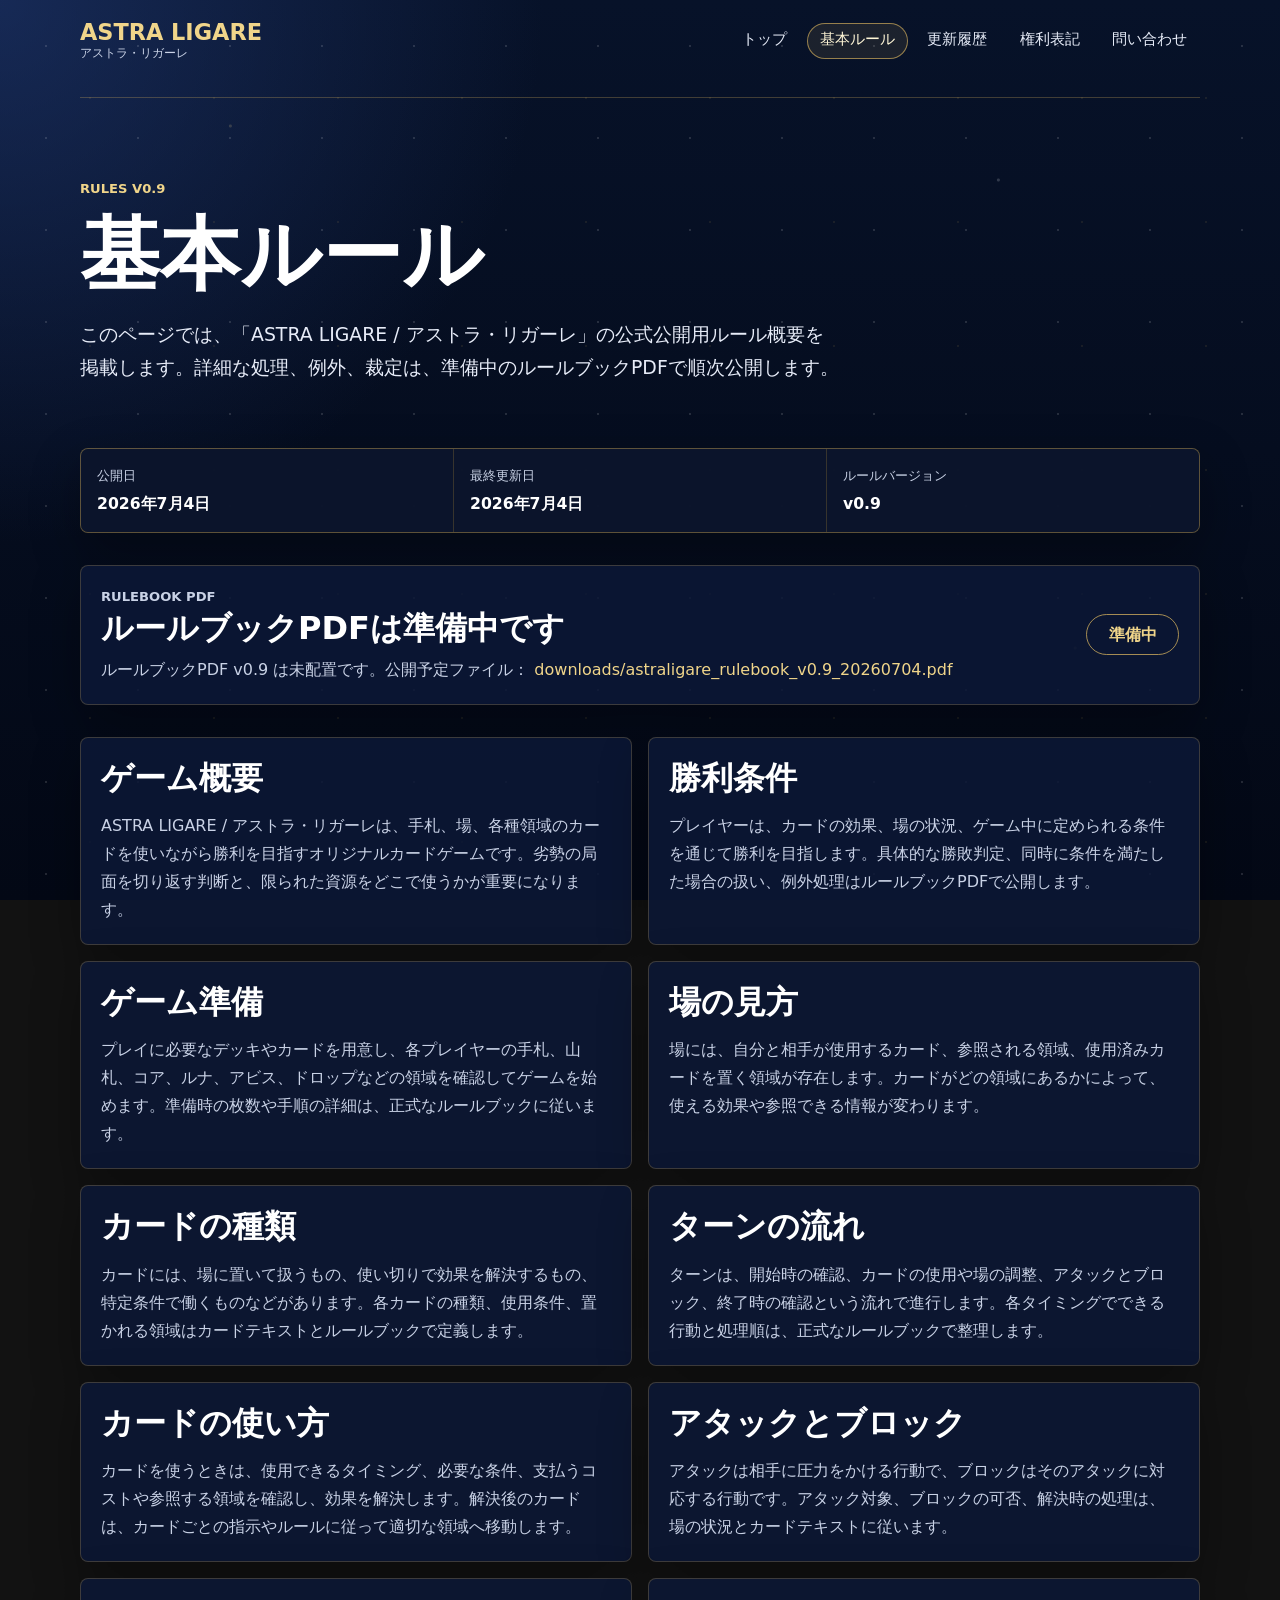
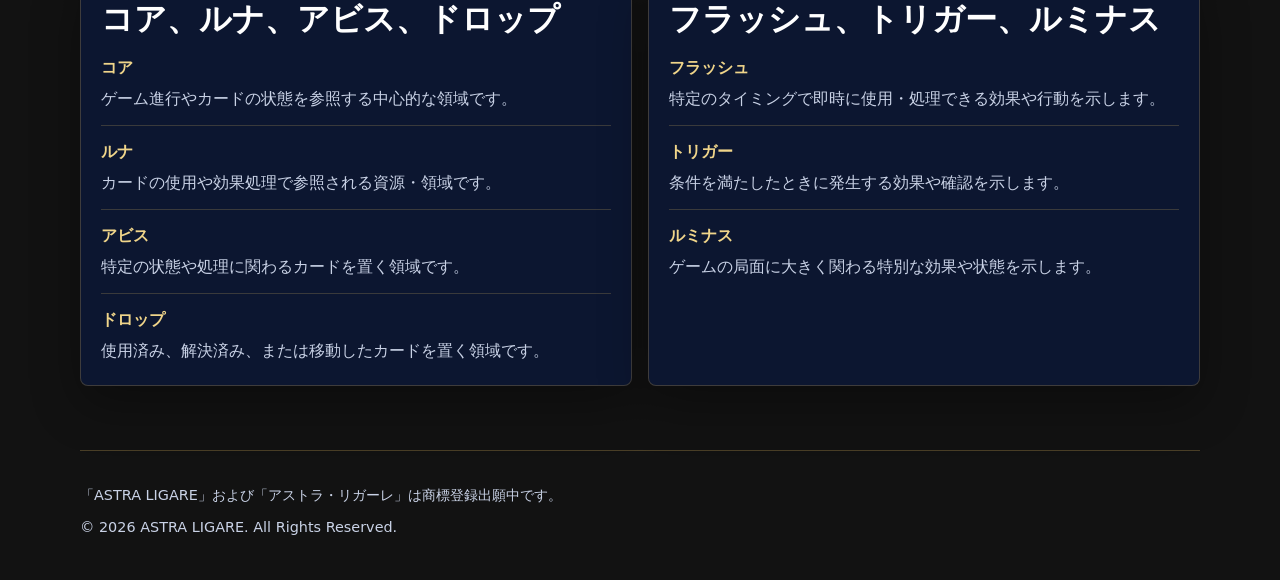
==== rules.html @ dd28180b "Create ASTRA LIGARE official static site v0.1" ====
<!doctype html>
<html lang="ja">
<head>
  <meta charset="utf-8">
  <meta name="viewport" content="width=device-width, initial-scale=1">
  <title>基本ルール | ASTRA LIGARE / アストラ・リガーレ</title>
  <meta name="description" content="ASTRA LIGARE / アストラ・リガーレの基本ルール概要、公開日、ルールバージョン、主要用語を掲載します。">
  <link rel="canonical" href="https://astraligare.jp/rules.html">
  <link rel="stylesheet" href="assets/style.css">
</head>
<body>
  <header class="site-header">
    <a class="text-logo" href="index.html" aria-label="ASTRA LIGARE 公式サイト トップへ">
      <span class="logo-main">ASTRA LIGARE</span>
      <span class="logo-sub">アストラ・リガーレ</span>
    </a>
    <nav class="site-nav" aria-label="主要ナビゲーション">
      <a href="index.html">トップ</a>
      <a href="rules.html" aria-current="page">基本ルール</a>
      <a href="updates.html">更新履歴</a>
      <a href="rights.html">権利表記</a>
      <a href="contact.html">問い合わせ</a>
    </nav>
  </header>

  <main>
    <section class="page-title">
      <p class="eyebrow">Rules v0.9</p>
      <h1>基本ルール</h1>
      <p class="lead">
        このページでは、「ASTRA LIGARE / アストラ・リガーレ」の公式公開用ルール概要を掲載します。詳細な処理、例外、裁定は、準備中のルールブックPDFで順次公開します。
      </p>
    </section>

    <section class="meta-strip" aria-label="ルール公開情報">
      <div>
        <span class="meta-label">公開日</span>
        <strong>2026年7月4日</strong>
      </div>
      <div>
        <span class="meta-label">最終更新日</span>
        <strong>2026年7月4日</strong>
      </div>
      <div>
        <span class="meta-label">ルールバージョン</span>
        <strong>v0.9</strong>
      </div>
    </section>

    <section class="notice">
      <div>
        <p class="eyebrow">Rulebook PDF</p>
        <h2>ルールブックPDFは準備中です</h2>
        <p>
          ルールブックPDF v0.9 は未配置です。公開予定ファイル：
          <a href="downloads/astraligare_rulebook_v0.9_20260704.pdf">downloads/astraligare_rulebook_v0.9_20260704.pdf</a>
        </p>
      </div>
      <span class="status-badge">準備中</span>
    </section>

    <section class="rules-layout" aria-label="基本ルール本文">
      <article class="rule-section">
        <h2>ゲーム概要</h2>
        <p>
          ASTRA LIGARE / アストラ・リガーレは、手札、場、各種領域のカードを使いながら勝利を目指すオリジナルカードゲームです。劣勢の局面を切り返す判断と、限られた資源をどこで使うかが重要になります。
        </p>
      </article>

      <article class="rule-section">
        <h2>勝利条件</h2>
        <p>
          プレイヤーは、カードの効果、場の状況、ゲーム中に定められる条件を通じて勝利を目指します。具体的な勝敗判定、同時に条件を満たした場合の扱い、例外処理はルールブックPDFで公開します。
        </p>
      </article>

      <article class="rule-section">
        <h2>ゲーム準備</h2>
        <p>
          プレイに必要なデッキやカードを用意し、各プレイヤーの手札、山札、コア、ルナ、アビス、ドロップなどの領域を確認してゲームを始めます。準備時の枚数や手順の詳細は、正式なルールブックに従います。
        </p>
      </article>

      <article class="rule-section">
        <h2>場の見方</h2>
        <p>
          場には、自分と相手が使用するカード、参照される領域、使用済みカードを置く領域が存在します。カードがどの領域にあるかによって、使える効果や参照できる情報が変わります。
        </p>
      </article>

      <article class="rule-section">
        <h2>カードの種類</h2>
        <p>
          カードには、場に置いて扱うもの、使い切りで効果を解決するもの、特定条件で働くものなどがあります。各カードの種類、使用条件、置かれる領域はカードテキストとルールブックで定義します。
        </p>
      </article>

      <article class="rule-section">
        <h2>ターンの流れ</h2>
        <p>
          ターンは、開始時の確認、カードの使用や場の調整、アタックとブロック、終了時の確認という流れで進行します。各タイミングでできる行動と処理順は、正式なルールブックで整理します。
        </p>
      </article>

      <article class="rule-section">
        <h2>カードの使い方</h2>
        <p>
          カードを使うときは、使用できるタイミング、必要な条件、支払うコストや参照する領域を確認し、効果を解決します。解決後のカードは、カードごとの指示やルールに従って適切な領域へ移動します。
        </p>
      </article>

      <article class="rule-section">
        <h2>アタックとブロック</h2>
        <p>
          アタックは相手に圧力をかける行動で、ブロックはそのアタックに対応する行動です。アタック対象、ブロックの可否、解決時の処理は、場の状況とカードテキストに従います。
        </p>
      </article>

      <article class="rule-section">
        <h2>コア、ルナ、アビス、ドロップ</h2>
        <dl class="term-list">
          <div>
            <dt>コア</dt>
            <dd>ゲーム進行やカードの状態を参照する中心的な領域です。</dd>
          </div>
          <div>
            <dt>ルナ</dt>
            <dd>カードの使用や効果処理で参照される資源・領域です。</dd>
          </div>
          <div>
            <dt>アビス</dt>
            <dd>特定の状態や処理に関わるカードを置く領域です。</dd>
          </div>
          <div>
            <dt>ドロップ</dt>
            <dd>使用済み、解決済み、または移動したカードを置く領域です。</dd>
          </div>
        </dl>
      </article>

      <article class="rule-section">
        <h2>フラッシュ、トリガー、ルミナス</h2>
        <dl class="term-list">
          <div>
            <dt>フラッシュ</dt>
            <dd>特定のタイミングで即時に使用・処理できる効果や行動を示します。</dd>
          </div>
          <div>
            <dt>トリガー</dt>
            <dd>条件を満たしたときに発生する効果や確認を示します。</dd>
          </div>
          <div>
            <dt>ルミナス</dt>
            <dd>ゲームの局面に大きく関わる特別な効果や状態を示します。</dd>
          </div>
        </dl>
      </article>
    </section>
  </main>

  <footer class="site-footer">
    <p>「ASTRA LIGARE」および「アストラ・リガーレ」は商標登録出願中です。</p>
    <p>&copy; 2026 ASTRA LIGARE. All Rights Reserved.</p>
  </footer>
</body>
</html>
---- assets/style.css ----
:root {
  --navy: #071229;
  --navy-deep: #030815;
  --navy-soft: #101d3b;
  --navy-line: #27395f;
  --gold: #d9b45f;
  --gold-bright: #f0d58a;
  --text: #f5f7fb;
  --muted: #c9d2e6;
  --soft: #e7ecf8;
  --panel: rgba(12, 25, 55, 0.84);
  --panel-strong: rgba(17, 34, 72, 0.94);
  --shadow: rgba(0, 0, 0, 0.32);
}

* {
  box-sizing: border-box;
}

html {
  color-scheme: dark;
}

body {
  min-height: 100vh;
  margin: 0;
  color: var(--text);
  font-family: system-ui, -apple-system, BlinkMacSystemFont, "Segoe UI", sans-serif;
  line-height: 1.75;
  background:
    radial-gradient(circle at 18% 14%, rgba(240, 213, 138, 0.18) 0 1px, transparent 2px),
    radial-gradient(circle at 78% 20%, rgba(245, 247, 251, 0.18) 0 1px, transparent 2px),
    radial-gradient(circle at 84% 72%, rgba(240, 213, 138, 0.12) 0 1px, transparent 2px),
    radial-gradient(circle at top left, rgba(32, 56, 113, 0.62), transparent 34rem),
    linear-gradient(180deg, var(--navy) 0%, var(--navy-deep) 100%);
  background-attachment: fixed;
}

body::before {
  position: fixed;
  inset: 0;
  z-index: -1;
  pointer-events: none;
  content: "";
  background-image:
    radial-gradient(circle, rgba(255, 255, 255, 0.3) 0 1px, transparent 1.5px),
    radial-gradient(circle, rgba(217, 180, 95, 0.22) 0 1px, transparent 1.5px);
  background-position: 0 0, 28px 36px;
  background-size: 92px 92px, 124px 124px;
  opacity: 0.45;
}

a {
  color: var(--gold-bright);
  text-decoration: none;
}

a:hover,
a:focus-visible {
  color: #fff2bd;
  text-decoration: underline;
}

a:focus-visible,
button:focus-visible {
  outline: 3px solid var(--gold-bright);
  outline-offset: 4px;
}

.site-header {
  display: flex;
  align-items: center;
  justify-content: space-between;
  gap: 1.5rem;
  width: min(1120px, calc(100% - 32px));
  margin: 0 auto;
  padding: 1.25rem 0;
}

.text-logo {
  display: inline-grid;
  gap: 0.1rem;
  color: var(--text);
  text-decoration: none;
}

.text-logo:hover,
.text-logo:focus-visible {
  text-decoration: none;
}

.logo-main {
  color: var(--gold-bright);
  font-size: clamp(1.15rem, 2vw, 1.4rem);
  font-weight: 800;
  line-height: 1.1;
  letter-spacing: 0;
}

.logo-sub {
  color: var(--muted);
  font-size: 0.78rem;
  line-height: 1.2;
}

.site-nav {
  display: flex;
  flex-wrap: wrap;
  justify-content: flex-end;
  gap: 0.4rem;
}

.site-nav a {
  min-height: 2.25rem;
  padding: 0.35rem 0.75rem;
  border: 1px solid transparent;
  border-radius: 999px;
  color: var(--soft);
  font-size: 0.92rem;
  line-height: 1.4;
}

.site-nav a:hover,
.site-nav a:focus-visible,
.site-nav a[aria-current="page"] {
  border-color: rgba(217, 180, 95, 0.65);
  background: rgba(217, 180, 95, 0.1);
  color: #fff6d6;
  text-decoration: none;
}

main {
  width: min(1120px, calc(100% - 32px));
  margin: 0 auto;
  padding: 1rem 0 4rem;
}

.hero {
  min-height: 62vh;
  display: grid;
  align-content: center;
  padding: clamp(3rem, 8vw, 6.5rem) 0;
  border-top: 1px solid rgba(217, 180, 95, 0.28);
  border-bottom: 1px solid rgba(217, 180, 95, 0.28);
}

.page-title {
  padding: clamp(2.5rem, 7vw, 5rem) 0 2rem;
  border-top: 1px solid rgba(217, 180, 95, 0.28);
}

.eyebrow {
  margin: 0 0 0.65rem;
  color: var(--gold-bright);
  font-size: 0.82rem;
  font-weight: 700;
  letter-spacing: 0;
  text-transform: uppercase;
}

h1,
h2,
h3,
p {
  overflow-wrap: anywhere;
}

h1 {
  max-width: 900px;
  margin: 0;
  color: #ffffff;
  font-size: clamp(2.25rem, 7vw, 5rem);
  line-height: 1.08;
  letter-spacing: 0;
}

h2 {
  margin: 0 0 0.8rem;
  color: #ffffff;
  font-size: clamp(1.3rem, 3vw, 2rem);
  line-height: 1.3;
  letter-spacing: 0;
}

.catch {
  margin: 1.3rem 0 0;
  color: var(--gold-bright);
  font-size: clamp(1.35rem, 4vw, 2.5rem);
  font-weight: 800;
  line-height: 1.35;
}

.lead {
  max-width: 760px;
  margin: 1.25rem 0 0;
  color: var(--soft);
  font-size: clamp(1rem, 2vw, 1.18rem);
}

.hero-actions {
  display: flex;
  flex-wrap: wrap;
  gap: 0.85rem;
  margin-top: 2rem;
}

.button {
  display: inline-flex;
  align-items: center;
  justify-content: center;
  min-height: 2.8rem;
  padding: 0.7rem 1rem;
  border: 1px solid rgba(217, 180, 95, 0.72);
  border-radius: 8px;
  background: rgba(217, 180, 95, 0.08);
  color: #fff4ce;
  font-weight: 700;
  line-height: 1.35;
  text-align: center;
}

.button.primary {
  background: linear-gradient(180deg, var(--gold-bright), var(--gold));
  color: #17203a;
}

.button:hover,
.button:focus-visible {
  text-decoration: none;
  transform: translateY(-1px);
}

.content-band,
.rules-layout,
.timeline,
.legal-text,
.contact-card {
  margin-top: 2rem;
}

.section-heading {
  max-width: 720px;
  margin-bottom: 1.2rem;
}

.link-grid {
  display: grid;
  grid-template-columns: repeat(4, minmax(0, 1fr));
  gap: 1rem;
}

.panel-link,
.rule-section,
.timeline-item,
.legal-text,
.contact-card,
.notice,
.meta-strip {
  border: 1px solid rgba(217, 180, 95, 0.24);
  border-radius: 8px;
  background: var(--panel);
  box-shadow: 0 18px 50px var(--shadow);
}

.panel-link {
  display: grid;
  gap: 0.45rem;
  min-height: 11rem;
  padding: 1rem;
  color: var(--text);
}

.panel-link:hover,
.panel-link:focus-visible {
  border-color: rgba(217, 180, 95, 0.7);
  background: var(--panel-strong);
  text-decoration: none;
}

.panel-title {
  color: var(--gold-bright);
  font-size: 1.08rem;
  font-weight: 800;
}

.panel-text {
  color: var(--muted);
  font-size: 0.95rem;
}

.notice {
  display: flex;
  align-items: center;
  justify-content: space-between;
  gap: 1.5rem;
  margin-top: 2rem;
  padding: 1.25rem;
}

.notice p {
  margin: 0;
  color: var(--muted);
}

.notice h2 {
  margin-bottom: 0.35rem;
}

.status-badge {
  flex: 0 0 auto;
  display: inline-flex;
  align-items: center;
  justify-content: center;
  min-width: 5.8rem;
  min-height: 2.3rem;
  padding: 0.35rem 0.75rem;
  border: 1px solid rgba(217, 180, 95, 0.75);
  border-radius: 999px;
  color: var(--gold-bright);
  font-weight: 800;
}

.meta-strip {
  display: grid;
  grid-template-columns: repeat(3, minmax(0, 1fr));
  gap: 1px;
  margin-top: 2rem;
  overflow: hidden;
  background: rgba(217, 180, 95, 0.24);
}

.meta-strip > div {
  padding: 1rem;
  background: rgba(9, 20, 44, 0.95);
}

.meta-label {
  display: block;
  margin-bottom: 0.25rem;
  color: var(--muted);
  font-size: 0.82rem;
}

.meta-strip strong {
  display: block;
  color: #ffffff;
  font-size: 0.98rem;
  line-height: 1.5;
  overflow-wrap: anywhere;
}

.rules-layout {
  display: grid;
  grid-template-columns: repeat(2, minmax(0, 1fr));
  gap: 1rem;
}

.rule-section {
  padding: 1.25rem;
}

.rule-section p {
  margin: 0;
  color: var(--muted);
}

.term-list {
  display: grid;
  gap: 0.75rem;
  margin: 0;
}

.term-list div {
  padding-top: 0.75rem;
  border-top: 1px solid rgba(217, 180, 95, 0.22);
}

.term-list div:first-child {
  padding-top: 0;
  border-top: 0;
}

.term-list dt {
  color: var(--gold-bright);
  font-weight: 800;
}

.term-list dd {
  margin: 0.2rem 0 0;
  color: var(--muted);
}

.timeline {
  display: grid;
  gap: 1rem;
}

.timeline-item {
  position: relative;
  padding: 1.2rem 1.2rem 1.2rem 1.5rem;
}

.timeline-item::before {
  position: absolute;
  top: 1.45rem;
  left: 0;
  width: 4px;
  height: calc(100% - 2.9rem);
  border-radius: 999px;
  background: var(--gold);
  content: "";
}

.timeline-item time {
  display: block;
  margin-bottom: 0.3rem;
  color: var(--gold-bright);
  font-weight: 800;
}

.timeline-item p,
.legal-text p,
.contact-card p {
  margin: 0;
  color: var(--muted);
}

.timeline-item p + p,
.legal-text p + p,
.contact-card p + p {
  margin-top: 1rem;
}

.legal-text,
.contact-card {
  max-width: 860px;
  padding: clamp(1.2rem, 4vw, 2rem);
}

.legal-text .copyright {
  color: #ffffff;
  font-weight: 800;
}

.contact-mail {
  margin: 0.75rem 0 1rem;
  font-size: clamp(1.35rem, 4vw, 2rem);
  font-weight: 800;
  line-height: 1.35;
}

.site-footer {
  width: min(1120px, calc(100% - 32px));
  margin: 0 auto;
  padding: 2rem 0 2.5rem;
  border-top: 1px solid rgba(217, 180, 95, 0.28);
  color: var(--muted);
  font-size: 0.9rem;
}

.site-footer p {
  margin: 0;
}

.site-footer p + p {
  margin-top: 0.4rem;
}

@media (max-width: 860px) {
  .site-header {
    align-items: flex-start;
    flex-direction: column;
  }

  .site-nav {
    justify-content: flex-start;
  }

  .link-grid,
  .rules-layout,
  .meta-strip {
    grid-template-columns: 1fr;
  }

  .panel-link {
    min-height: auto;
  }

  .notice {
    align-items: flex-start;
    flex-direction: column;
  }
}

@media (max-width: 520px) {
  .site-header,
  main,
  .site-footer {
    width: min(100% - 24px, 1120px);
  }

  .site-nav {
    width: 100%;
  }

  .site-nav a {
    flex: 1 1 calc(50% - 0.4rem);
    text-align: center;
  }

  .hero {
    min-height: auto;
    padding: 3rem 0;
  }

  .hero-actions {
    flex-direction: column;
  }

  .button {
    width: 100%;
  }
}
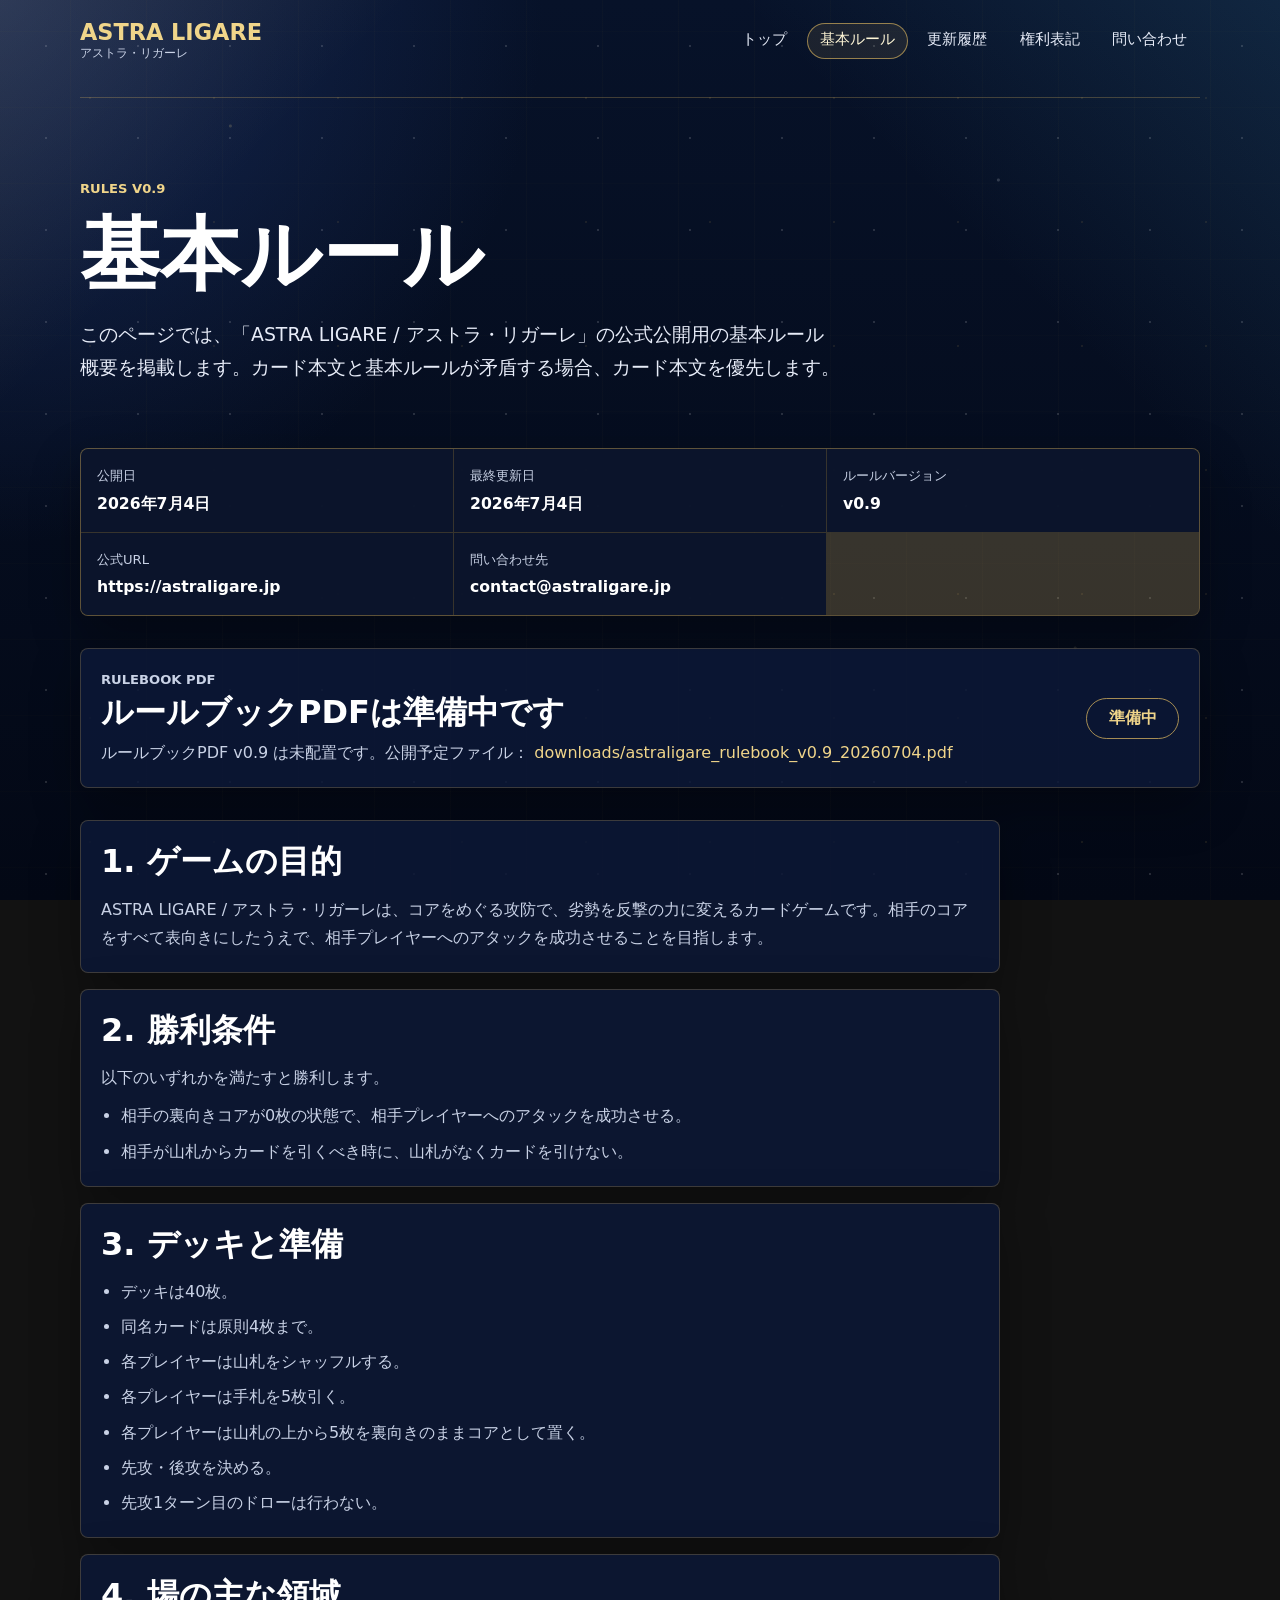
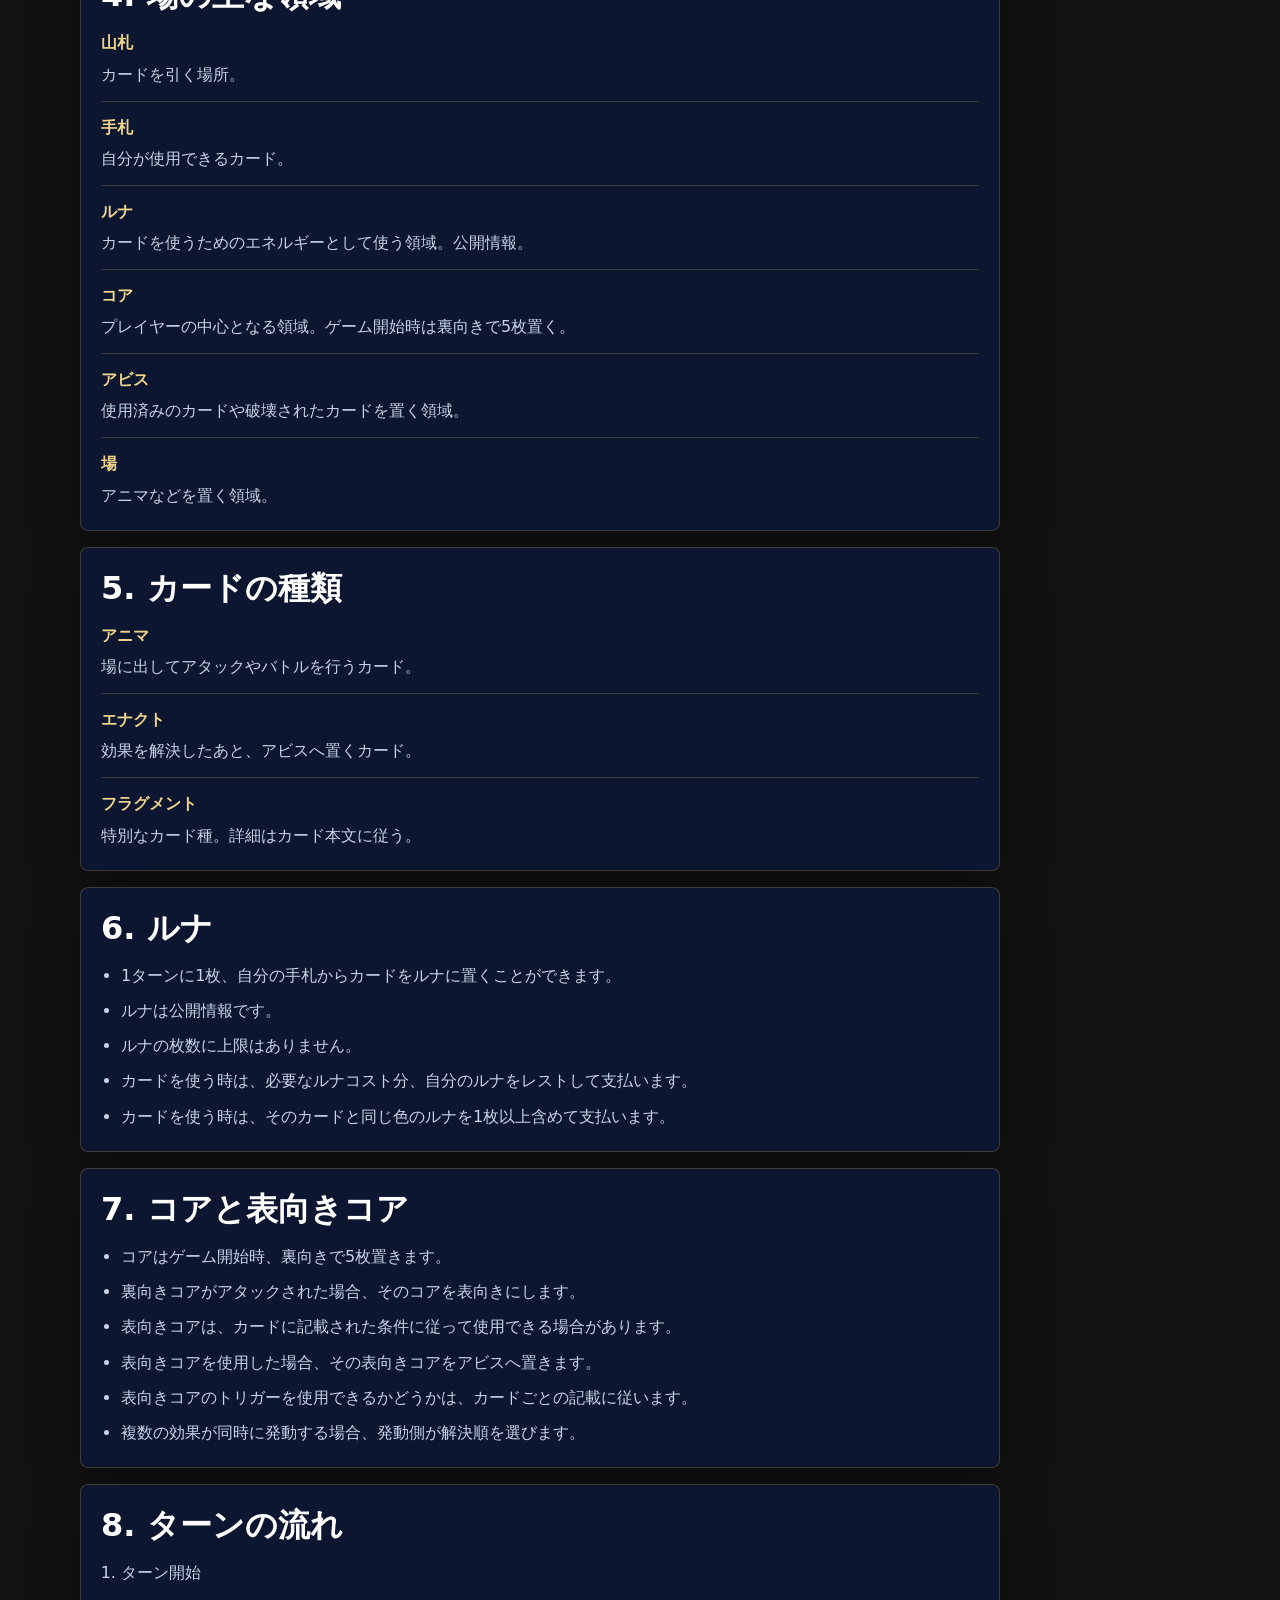
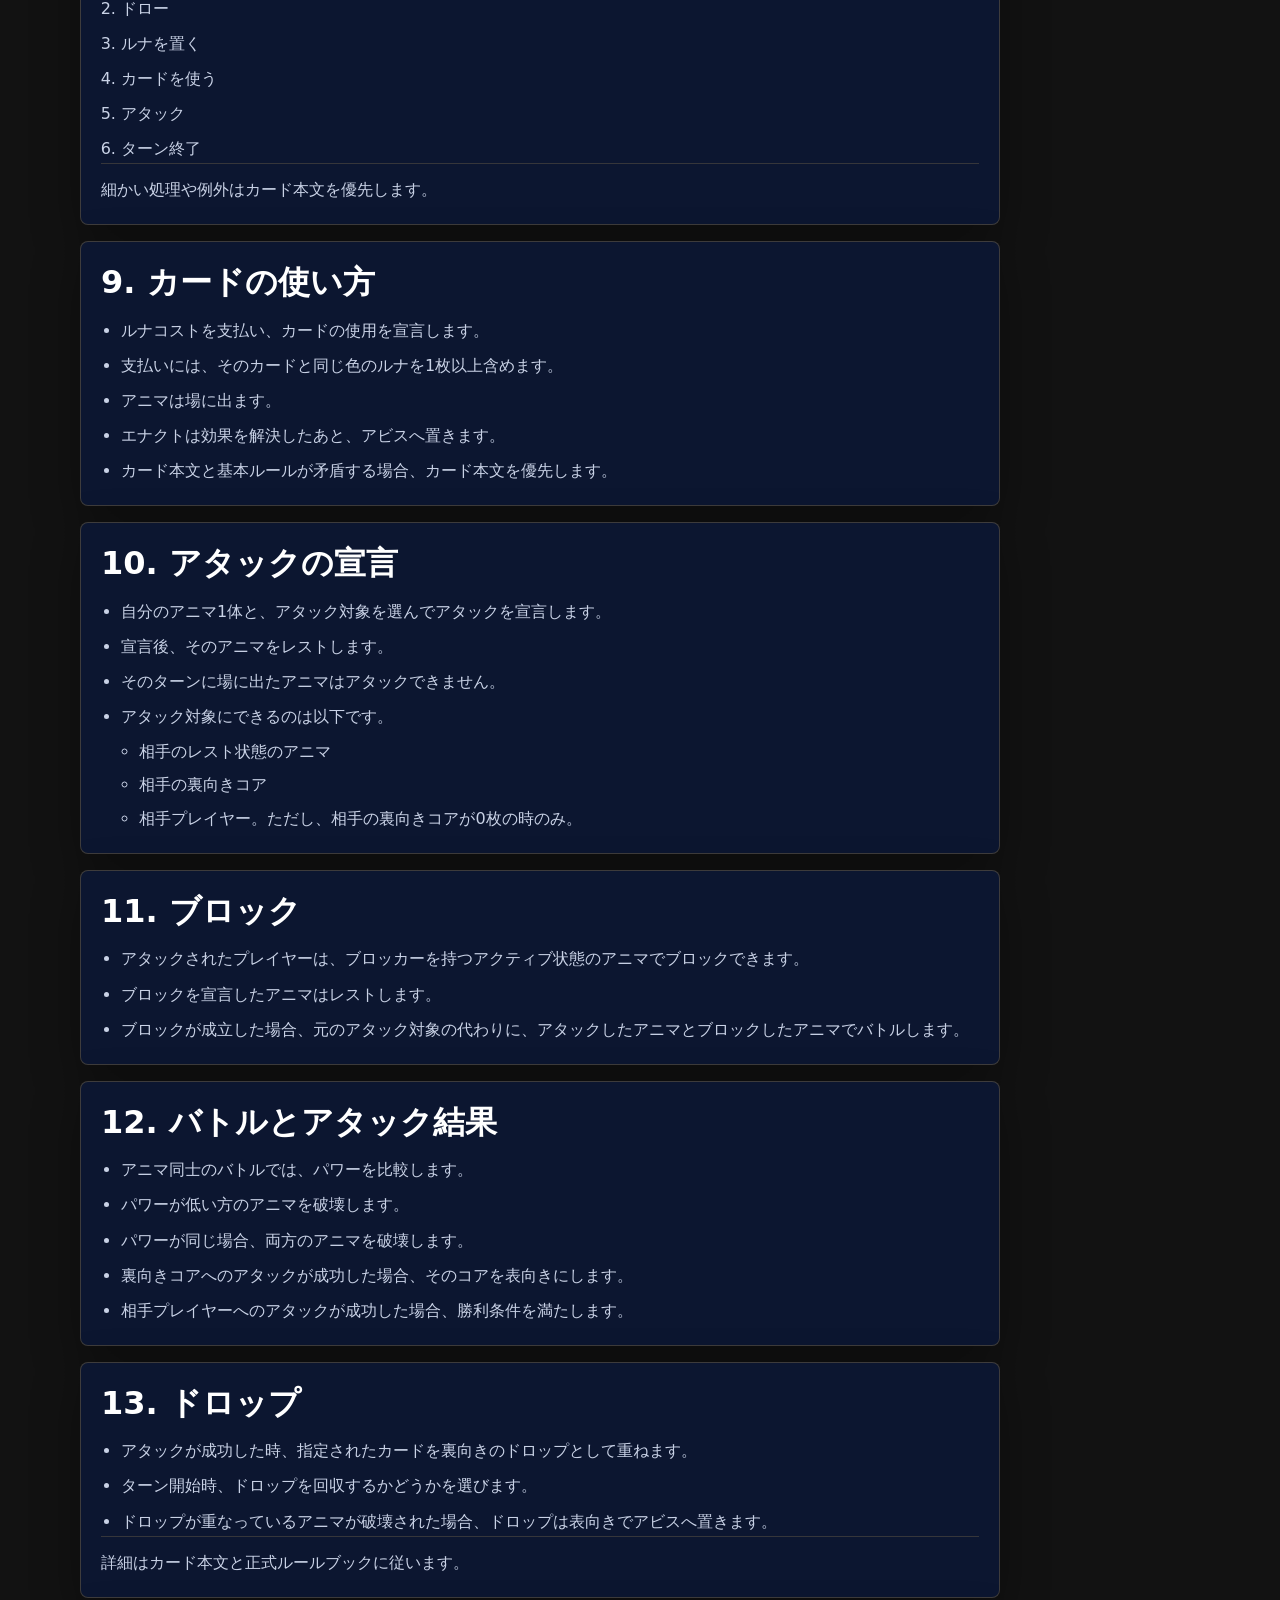
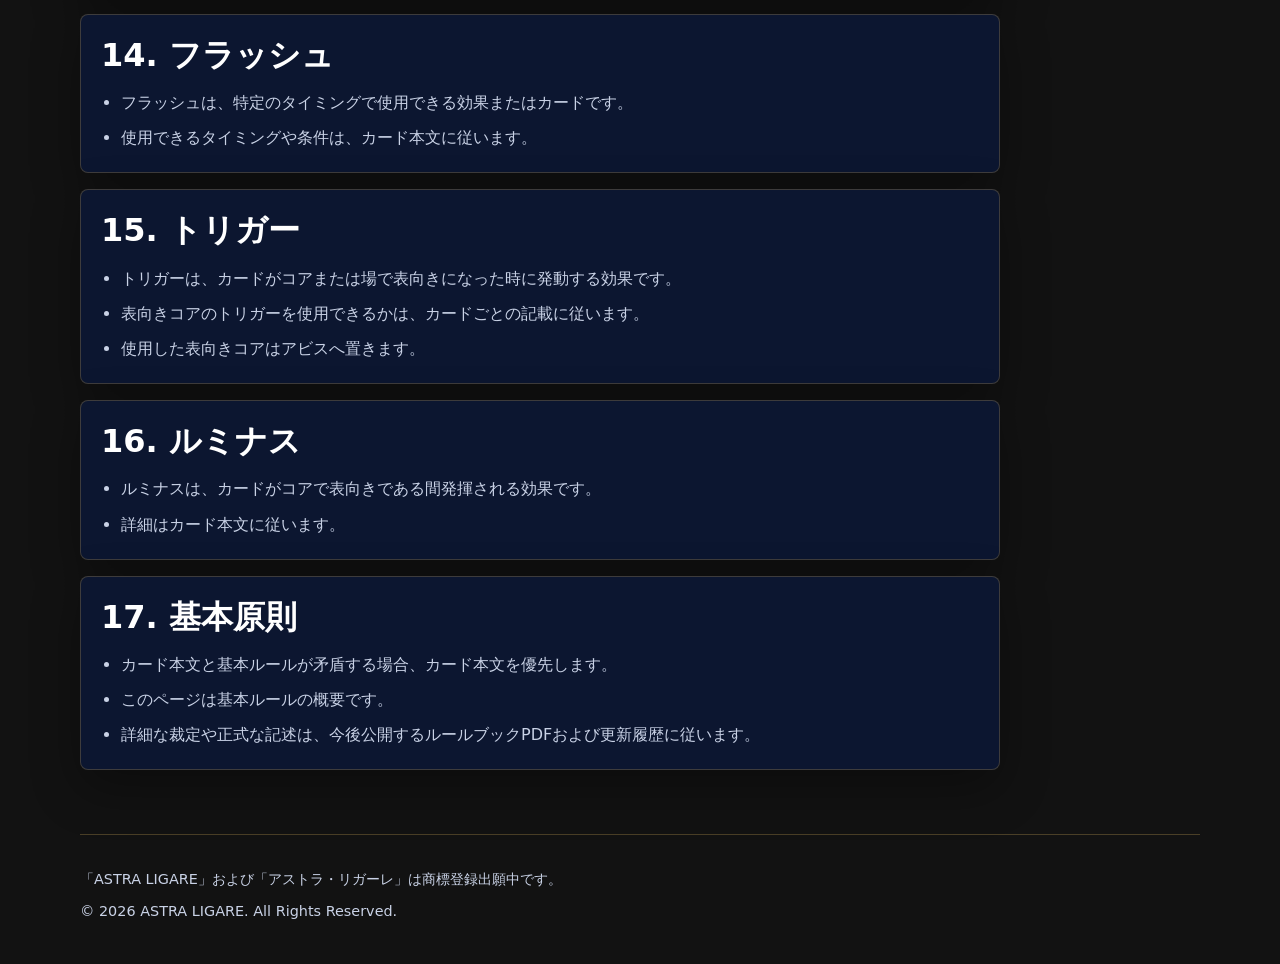
==== commit 83fb1ae4: "Revise official rules content v0.9" ====
--- a/rules.html
+++ b/rules.html
@@ -4,7 +4,7 @@
   <meta charset="utf-8">
   <meta name="viewport" content="width=device-width, initial-scale=1">
   <title>基本ルール | ASTRA LIGARE / アストラ・リガーレ</title>
-  <meta name="description" content="ASTRA LIGARE / アストラ・リガーレの基本ルール概要、公開日、ルールバージョン、主要用語を掲載します。">
+  <meta name="description" content="ASTRA LIGARE / アストラ・リガーレの公式基本ルール v0.9、公開日、勝利条件、主要用語を掲載します。">
   <link rel="canonical" href="https://astraligare.jp/rules.html">
   <link rel="stylesheet" href="assets/style.css">
 </head>
@@ -28,7 +28,7 @@
       <p class="eyebrow">Rules v0.9</p>
       <h1>基本ルール</h1>
       <p class="lead">
-        このページでは、「ASTRA LIGARE / アストラ・リガーレ」の公式公開用ルール概要を掲載します。詳細な処理、例外、裁定は、準備中のルールブックPDFで順次公開します。
+        このページでは、「ASTRA LIGARE / アストラ・リガーレ」の公式公開用の基本ルール概要を掲載します。カード本文と基本ルールが矛盾する場合、カード本文を優先します。
       </p>
     </section>
 
@@ -44,6 +44,14 @@
       <div>
         <span class="meta-label">ルールバージョン</span>
         <strong>v0.9</strong>
+      </div>
+      <div>
+        <span class="meta-label">公式URL</span>
+        <strong>https://astraligare.jp</strong>
+      </div>
+      <div>
+        <span class="meta-label">問い合わせ先</span>
+        <strong>contact@astraligare.jp</strong>
       </div>
     </section>
 
@@ -61,99 +69,207 @@
 
     <section class="rules-layout" aria-label="基本ルール本文">
       <article class="rule-section">
-        <h2>ゲーム概要</h2>
+        <h2>1. ゲームの目的</h2>
         <p>
-          ASTRA LIGARE / アストラ・リガーレは、手札、場、各種領域のカードを使いながら勝利を目指すオリジナルカードゲームです。劣勢の局面を切り返す判断と、限られた資源をどこで使うかが重要になります。
+          ASTRA LIGARE / アストラ・リガーレは、コアをめぐる攻防で、劣勢を反撃の力に変えるカードゲームです。相手のコアをすべて表向きにしたうえで、相手プレイヤーへのアタックを成功させることを目指します。
         </p>
       </article>
 
       <article class="rule-section">
-        <h2>勝利条件</h2>
-        <p>
-          プレイヤーは、カードの効果、場の状況、ゲーム中に定められる条件を通じて勝利を目指します。具体的な勝敗判定、同時に条件を満たした場合の扱い、例外処理はルールブックPDFで公開します。
-        </p>
-      </article>
-
-      <article class="rule-section">
-        <h2>ゲーム準備</h2>
-        <p>
-          プレイに必要なデッキやカードを用意し、各プレイヤーの手札、山札、コア、ルナ、アビス、ドロップなどの領域を確認してゲームを始めます。準備時の枚数や手順の詳細は、正式なルールブックに従います。
-        </p>
-      </article>
-
-      <article class="rule-section">
-        <h2>場の見方</h2>
-        <p>
-          場には、自分と相手が使用するカード、参照される領域、使用済みカードを置く領域が存在します。カードがどの領域にあるかによって、使える効果や参照できる情報が変わります。
-        </p>
-      </article>
-
-      <article class="rule-section">
-        <h2>カードの種類</h2>
-        <p>
-          カードには、場に置いて扱うもの、使い切りで効果を解決するもの、特定条件で働くものなどがあります。各カードの種類、使用条件、置かれる領域はカードテキストとルールブックで定義します。
-        </p>
-      </article>
-
-      <article class="rule-section">
-        <h2>ターンの流れ</h2>
-        <p>
-          ターンは、開始時の確認、カードの使用や場の調整、アタックとブロック、終了時の確認という流れで進行します。各タイミングでできる行動と処理順は、正式なルールブックで整理します。
-        </p>
-      </article>
-
-      <article class="rule-section">
-        <h2>カードの使い方</h2>
-        <p>
-          カードを使うときは、使用できるタイミング、必要な条件、支払うコストや参照する領域を確認し、効果を解決します。解決後のカードは、カードごとの指示やルールに従って適切な領域へ移動します。
-        </p>
-      </article>
-
-      <article class="rule-section">
-        <h2>アタックとブロック</h2>
-        <p>
-          アタックは相手に圧力をかける行動で、ブロックはそのアタックに対応する行動です。アタック対象、ブロックの可否、解決時の処理は、場の状況とカードテキストに従います。
-        </p>
-      </article>
-
-      <article class="rule-section">
-        <h2>コア、ルナ、アビス、ドロップ</h2>
+        <h2>2. 勝利条件</h2>
+        <p>以下のいずれかを満たすと勝利します。</p>
+        <ul class="rule-list">
+          <li>相手の裏向きコアが0枚の状態で、相手プレイヤーへのアタックを成功させる。</li>
+          <li>相手が山札からカードを引くべき時に、山札がなくカードを引けない。</li>
+        </ul>
+      </article>
+
+      <article class="rule-section">
+        <h2>3. デッキと準備</h2>
+        <ul class="rule-list">
+          <li>デッキは40枚。</li>
+          <li>同名カードは原則4枚まで。</li>
+          <li>各プレイヤーは山札をシャッフルする。</li>
+          <li>各プレイヤーは手札を5枚引く。</li>
+          <li>各プレイヤーは山札の上から5枚を裏向きのままコアとして置く。</li>
+          <li>先攻・後攻を決める。</li>
+          <li>先攻1ターン目のドローは行わない。</li>
+        </ul>
+      </article>
+
+      <article class="rule-section">
+        <h2>4. 場の主な領域</h2>
         <dl class="term-list">
           <div>
+            <dt>山札</dt>
+            <dd>カードを引く場所。</dd>
+          </div>
+          <div>
+            <dt>手札</dt>
+            <dd>自分が使用できるカード。</dd>
+          </div>
+          <div>
+            <dt>ルナ</dt>
+            <dd>カードを使うためのエネルギーとして使う領域。公開情報。</dd>
+          </div>
+          <div>
             <dt>コア</dt>
-            <dd>ゲーム進行やカードの状態を参照する中心的な領域です。</dd>
-          </div>
-          <div>
-            <dt>ルナ</dt>
-            <dd>カードの使用や効果処理で参照される資源・領域です。</dd>
+            <dd>プレイヤーの中心となる領域。ゲーム開始時は裏向きで5枚置く。</dd>
           </div>
           <div>
             <dt>アビス</dt>
-            <dd>特定の状態や処理に関わるカードを置く領域です。</dd>
-          </div>
-          <div>
-            <dt>ドロップ</dt>
-            <dd>使用済み、解決済み、または移動したカードを置く領域です。</dd>
+            <dd>使用済みのカードや破壊されたカードを置く領域。</dd>
+          </div>
+          <div>
+            <dt>場</dt>
+            <dd>アニマなどを置く領域。</dd>
           </div>
         </dl>
       </article>
 
       <article class="rule-section">
-        <h2>フラッシュ、トリガー、ルミナス</h2>
+        <h2>5. カードの種類</h2>
         <dl class="term-list">
           <div>
-            <dt>フラッシュ</dt>
-            <dd>特定のタイミングで即時に使用・処理できる効果や行動を示します。</dd>
-          </div>
-          <div>
-            <dt>トリガー</dt>
-            <dd>条件を満たしたときに発生する効果や確認を示します。</dd>
-          </div>
-          <div>
-            <dt>ルミナス</dt>
-            <dd>ゲームの局面に大きく関わる特別な効果や状態を示します。</dd>
+            <dt>アニマ</dt>
+            <dd>場に出してアタックやバトルを行うカード。</dd>
+          </div>
+          <div>
+            <dt>エナクト</dt>
+            <dd>効果を解決したあと、アビスへ置くカード。</dd>
+          </div>
+          <div>
+            <dt>フラグメント</dt>
+            <dd>特別なカード種。詳細はカード本文に従う。</dd>
           </div>
         </dl>
+      </article>
+
+      <article class="rule-section">
+        <h2>6. ルナ</h2>
+        <ul class="rule-list">
+          <li>1ターンに1枚、自分の手札からカードをルナに置くことができます。</li>
+          <li>ルナは公開情報です。</li>
+          <li>ルナの枚数に上限はありません。</li>
+          <li>カードを使う時は、必要なルナコスト分、自分のルナをレストして支払います。</li>
+          <li>カードを使う時は、そのカードと同じ色のルナを1枚以上含めて支払います。</li>
+        </ul>
+      </article>
+
+      <article class="rule-section">
+        <h2>7. コアと表向きコア</h2>
+        <ul class="rule-list">
+          <li>コアはゲーム開始時、裏向きで5枚置きます。</li>
+          <li>裏向きコアがアタックされた場合、そのコアを表向きにします。</li>
+          <li>表向きコアは、カードに記載された条件に従って使用できる場合があります。</li>
+          <li>表向きコアを使用した場合、その表向きコアをアビスへ置きます。</li>
+          <li>表向きコアのトリガーを使用できるかどうかは、カードごとの記載に従います。</li>
+          <li>複数の効果が同時に発動する場合、発動側が解決順を選びます。</li>
+        </ul>
+      </article>
+
+      <article class="rule-section">
+        <h2>8. ターンの流れ</h2>
+        <ol class="rule-list">
+          <li>ターン開始</li>
+          <li>ドロー</li>
+          <li>ルナを置く</li>
+          <li>カードを使う</li>
+          <li>アタック</li>
+          <li>ターン終了</li>
+        </ol>
+        <p class="rule-note">細かい処理や例外はカード本文を優先します。</p>
+      </article>
+
+      <article class="rule-section">
+        <h2>9. カードの使い方</h2>
+        <ul class="rule-list">
+          <li>ルナコストを支払い、カードの使用を宣言します。</li>
+          <li>支払いには、そのカードと同じ色のルナを1枚以上含めます。</li>
+          <li>アニマは場に出ます。</li>
+          <li>エナクトは効果を解決したあと、アビスへ置きます。</li>
+          <li>カード本文と基本ルールが矛盾する場合、カード本文を優先します。</li>
+        </ul>
+      </article>
+
+      <article class="rule-section">
+        <h2>10. アタックの宣言</h2>
+        <ul class="rule-list">
+          <li>自分のアニマ1体と、アタック対象を選んでアタックを宣言します。</li>
+          <li>宣言後、そのアニマをレストします。</li>
+          <li>そのターンに場に出たアニマはアタックできません。</li>
+          <li>アタック対象にできるのは以下です。
+            <ul>
+              <li>相手のレスト状態のアニマ</li>
+              <li>相手の裏向きコア</li>
+              <li>相手プレイヤー。ただし、相手の裏向きコアが0枚の時のみ。</li>
+            </ul>
+          </li>
+        </ul>
+      </article>
+
+      <article class="rule-section">
+        <h2>11. ブロック</h2>
+        <ul class="rule-list">
+          <li>アタックされたプレイヤーは、ブロッカーを持つアクティブ状態のアニマでブロックできます。</li>
+          <li>ブロックを宣言したアニマはレストします。</li>
+          <li>ブロックが成立した場合、元のアタック対象の代わりに、アタックしたアニマとブロックしたアニマでバトルします。</li>
+        </ul>
+      </article>
+
+      <article class="rule-section">
+        <h2>12. バトルとアタック結果</h2>
+        <ul class="rule-list">
+          <li>アニマ同士のバトルでは、パワーを比較します。</li>
+          <li>パワーが低い方のアニマを破壊します。</li>
+          <li>パワーが同じ場合、両方のアニマを破壊します。</li>
+          <li>裏向きコアへのアタックが成功した場合、そのコアを表向きにします。</li>
+          <li>相手プレイヤーへのアタックが成功した場合、勝利条件を満たします。</li>
+        </ul>
+      </article>
+
+      <article class="rule-section">
+        <h2>13. ドロップ</h2>
+        <ul class="rule-list">
+          <li>アタックが成功した時、指定されたカードを裏向きのドロップとして重ねます。</li>
+          <li>ターン開始時、ドロップを回収するかどうかを選びます。</li>
+          <li>ドロップが重なっているアニマが破壊された場合、ドロップは表向きでアビスへ置きます。</li>
+        </ul>
+        <p class="rule-note">詳細はカード本文と正式ルールブックに従います。</p>
+      </article>
+
+      <article class="rule-section">
+        <h2>14. フラッシュ</h2>
+        <ul class="rule-list">
+          <li>フラッシュは、特定のタイミングで使用できる効果またはカードです。</li>
+          <li>使用できるタイミングや条件は、カード本文に従います。</li>
+        </ul>
+      </article>
+
+      <article class="rule-section">
+        <h2>15. トリガー</h2>
+        <ul class="rule-list">
+          <li>トリガーは、カードがコアまたは場で表向きになった時に発動する効果です。</li>
+          <li>表向きコアのトリガーを使用できるかは、カードごとの記載に従います。</li>
+          <li>使用した表向きコアはアビスへ置きます。</li>
+        </ul>
+      </article>
+
+      <article class="rule-section">
+        <h2>16. ルミナス</h2>
+        <ul class="rule-list">
+          <li>ルミナスは、カードがコアで表向きである間発揮される効果です。</li>
+          <li>詳細はカード本文に従います。</li>
+        </ul>
+      </article>
+
+      <article class="rule-section">
+        <h2>17. 基本原則</h2>
+        <ul class="rule-list">
+          <li>カード本文と基本ルールが矛盾する場合、カード本文を優先します。</li>
+          <li>このページは基本ルールの概要です。</li>
+          <li>詳細な裁定や正式な記述は、今後公開するルールブックPDFおよび更新履歴に従います。</li>
+        </ul>
       </article>
     </section>
   </main>
--- a/assets/style.css
+++ b/assets/style.css
@@ -5,6 +5,11 @@
   --navy-line: #27395f;
   --gold: #d9b45f;
   --gold-bright: #f0d58a;
+  --white-civ: #f6f3df;
+  --red-civ: #d9614a;
+  --blue-civ: #4da2cf;
+  --purple-civ: #8d62d8;
+  --green-civ: #70b96b;
   --text: #f5f7fb;
   --muted: #c9d2e6;
   --soft: #e7ecf8;
@@ -31,6 +36,8 @@
     radial-gradient(circle at 18% 14%, rgba(240, 213, 138, 0.18) 0 1px, transparent 2px),
     radial-gradient(circle at 78% 20%, rgba(245, 247, 251, 0.18) 0 1px, transparent 2px),
     radial-gradient(circle at 84% 72%, rgba(240, 213, 138, 0.12) 0 1px, transparent 2px),
+    linear-gradient(135deg, rgba(217, 180, 95, 0.12), transparent 18rem),
+    linear-gradient(225deg, rgba(77, 162, 207, 0.14), transparent 24rem),
     radial-gradient(circle at top left, rgba(32, 56, 113, 0.62), transparent 34rem),
     linear-gradient(180deg, var(--navy) 0%, var(--navy-deep) 100%);
   background-attachment: fixed;
@@ -44,10 +51,12 @@
   content: "";
   background-image:
     radial-gradient(circle, rgba(255, 255, 255, 0.3) 0 1px, transparent 1.5px),
-    radial-gradient(circle, rgba(217, 180, 95, 0.22) 0 1px, transparent 1.5px);
-  background-position: 0 0, 28px 36px;
-  background-size: 92px 92px, 124px 124px;
-  opacity: 0.45;
+    radial-gradient(circle, rgba(217, 180, 95, 0.22) 0 1px, transparent 1.5px),
+    linear-gradient(90deg, rgba(217, 180, 95, 0.06) 1px, transparent 1px),
+    linear-gradient(0deg, rgba(217, 180, 95, 0.04) 1px, transparent 1px);
+  background-position: 0 0, 28px 36px, center, center;
+  background-size: 92px 92px, 124px 124px, 76px 76px, 76px 76px;
+  opacity: 0.48;
 }
 
 a {
@@ -138,10 +147,98 @@
 .hero {
   min-height: 62vh;
   display: grid;
-  align-content: center;
+  grid-template-columns: minmax(0, 1.05fr) minmax(280px, 0.95fr);
+  align-items: center;
+  gap: clamp(2rem, 6vw, 5rem);
   padding: clamp(3rem, 8vw, 6.5rem) 0;
   border-top: 1px solid rgba(217, 180, 95, 0.28);
   border-bottom: 1px solid rgba(217, 180, 95, 0.28);
+}
+
+.hero-copy {
+  position: relative;
+  z-index: 2;
+}
+
+.hero-copy::before {
+  position: absolute;
+  top: -2rem;
+  left: -1.5rem;
+  z-index: -1;
+  width: min(16rem, 42vw);
+  height: min(16rem, 42vw);
+  border: 1px solid rgba(217, 180, 95, 0.16);
+  border-radius: 50%;
+  content: "";
+  opacity: 0.72;
+}
+
+.hero-visual {
+  position: relative;
+  min-width: 0;
+  overflow: hidden;
+  padding: 1rem 0;
+}
+
+.hero-visual::before {
+  position: absolute;
+  inset: 9% 10%;
+  border: 1px solid rgba(217, 180, 95, 0.22);
+  border-radius: 8px;
+  background:
+    linear-gradient(45deg, transparent 48%, rgba(217, 180, 95, 0.18) 49% 51%, transparent 52%),
+    linear-gradient(135deg, transparent 48%, rgba(77, 162, 207, 0.14) 49% 51%, transparent 52%),
+    rgba(4, 10, 24, 0.42);
+  box-shadow: inset 0 0 42px rgba(217, 180, 95, 0.12);
+  content: "";
+}
+
+.hero-card-stack {
+  position: relative;
+  width: min(100%, 34rem);
+  aspect-ratio: 1.18 / 1;
+  margin-left: auto;
+  overflow: hidden;
+}
+
+.stack-card {
+  position: absolute;
+  bottom: 5%;
+  width: clamp(7rem, 16vw, 12rem);
+  max-width: 34%;
+  border-radius: 8px;
+  box-shadow: 0 26px 52px rgba(0, 0, 0, 0.5);
+  object-fit: cover;
+}
+
+.card-a {
+  left: 2%;
+  z-index: 2;
+  transform: rotate(-13deg) translateY(9%);
+}
+
+.card-b {
+  left: 18%;
+  z-index: 3;
+  transform: rotate(-6deg) translateY(1%);
+}
+
+.card-c {
+  left: 34%;
+  z-index: 5;
+  transform: rotate(0deg) translateY(-3%);
+}
+
+.card-d {
+  left: 50%;
+  z-index: 4;
+  transform: rotate(7deg) translateY(2%);
+}
+
+.card-e {
+  left: 66%;
+  z-index: 1;
+  transform: rotate(13deg) translateY(10%);
 }
 
 .page-title {
@@ -195,6 +292,12 @@
   margin: 1.25rem 0 0;
   color: var(--soft);
   font-size: clamp(1rem, 2vw, 1.18rem);
+}
+
+.section-lead {
+  max-width: 780px;
+  margin: -0.35rem 0 1.25rem;
+  color: var(--muted);
 }
 
 .hero-actions {
@@ -231,6 +334,8 @@
 }
 
 .content-band,
+.card-gallery,
+.civilization-band,
 .rules-layout,
 .timeline,
 .legal-text,
@@ -247,6 +352,114 @@
   display: grid;
   grid-template-columns: repeat(4, minmax(0, 1fr));
   gap: 1rem;
+}
+
+.gallery-grid {
+  display: grid;
+  grid-template-columns: repeat(5, minmax(0, 1fr));
+  gap: 1rem;
+}
+
+.civilization-band {
+  padding: 1.35rem;
+  border: 1px solid rgba(217, 180, 95, 0.24);
+  border-radius: 8px;
+  background:
+    linear-gradient(120deg, rgba(217, 180, 95, 0.11), transparent 42%),
+    rgba(10, 22, 49, 0.8);
+  box-shadow: 0 18px 50px var(--shadow);
+}
+
+.civilization-grid {
+  display: grid;
+  grid-template-columns: repeat(5, minmax(0, 1fr));
+  gap: 0.8rem;
+}
+
+.civilization-item {
+  min-height: 9rem;
+  padding: 1rem;
+  border: 1px solid rgba(217, 180, 95, 0.22);
+  border-radius: 8px;
+  background: rgba(5, 13, 31, 0.66);
+}
+
+.color-mark {
+  display: block;
+  width: 2.2rem;
+  height: 0.32rem;
+  margin-bottom: 0.9rem;
+  border-radius: 999px;
+  background: var(--gold);
+  box-shadow: 0 0 18px currentColor;
+}
+
+.civilization-item h3 {
+  margin: 0 0 0.35rem;
+  color: #ffffff;
+  font-size: 1.1rem;
+  line-height: 1.3;
+}
+
+.civilization-item p {
+  margin: 0;
+  color: var(--muted);
+  font-size: 0.92rem;
+  line-height: 1.65;
+}
+
+.color-white .color-mark {
+  color: var(--white-civ);
+  background: var(--white-civ);
+}
+
+.color-red .color-mark {
+  color: var(--red-civ);
+  background: var(--red-civ);
+}
+
+.color-blue .color-mark {
+  color: var(--blue-civ);
+  background: var(--blue-civ);
+}
+
+.color-purple .color-mark {
+  color: var(--purple-civ);
+  background: var(--purple-civ);
+}
+
+.color-green .color-mark {
+  color: var(--green-civ);
+  background: var(--green-civ);
+}
+
+.card-frame {
+  display: grid;
+  gap: 0.65rem;
+  margin: 0;
+  padding: 0.65rem;
+  border: 1px solid rgba(217, 180, 95, 0.32);
+  border-radius: 8px;
+  background: linear-gradient(180deg, rgba(17, 34, 72, 0.9), rgba(6, 15, 34, 0.94));
+  box-shadow: 0 18px 50px var(--shadow);
+}
+
+.card-frame img {
+  display: block;
+  width: 100%;
+  aspect-ratio: 1494 / 2080;
+  border-radius: 6px;
+  background: #020814;
+  object-fit: contain;
+}
+
+.card-frame figcaption {
+  min-height: 2.8rem;
+  color: var(--soft);
+  font-size: 0.9rem;
+  font-weight: 700;
+  line-height: 1.45;
+  text-align: center;
 }
 
 .panel-link,
@@ -351,8 +564,9 @@
 
 .rules-layout {
   display: grid;
-  grid-template-columns: repeat(2, minmax(0, 1fr));
+  grid-template-columns: 1fr;
   gap: 1rem;
+  max-width: 920px;
 }
 
 .rule-section {
@@ -362,6 +576,27 @@
 .rule-section p {
   margin: 0;
   color: var(--muted);
+}
+
+.rule-list {
+  display: grid;
+  gap: 0.45rem;
+  margin: 0.65rem 0 0;
+  padding-left: 1.25rem;
+  color: var(--muted);
+}
+
+.rule-list ul {
+  display: grid;
+  gap: 0.35rem;
+  margin-top: 0.4rem;
+  padding-left: 1.15rem;
+}
+
+.rule-note {
+  margin-top: 0.8rem;
+  padding-top: 0.75rem;
+  border-top: 1px solid rgba(217, 180, 95, 0.2);
 }
 
 .term-list {
@@ -476,10 +711,35 @@
     justify-content: flex-start;
   }
 
+  .hero {
+    grid-template-columns: 1fr;
+    gap: 1.4rem;
+    min-height: auto;
+  }
+
+  .hero-visual {
+    order: -1;
+    padding-top: 0;
+  }
+
+  .hero-card-stack {
+    width: min(100%, 32rem);
+    margin-right: auto;
+    margin-left: 0;
+  }
+
   .link-grid,
   .rules-layout,
   .meta-strip {
     grid-template-columns: 1fr;
+  }
+
+  .civilization-grid {
+    grid-template-columns: repeat(2, minmax(0, 1fr));
+  }
+
+  .gallery-grid {
+    grid-template-columns: repeat(3, minmax(0, 1fr));
   }
 
   .panel-link {
@@ -509,8 +769,47 @@
   }
 
   .hero {
-    min-height: auto;
     padding: 3rem 0;
+  }
+
+  .hero-copy::before {
+    width: 12rem;
+    height: 12rem;
+  }
+
+  .hero-card-stack {
+    aspect-ratio: 1.05 / 1;
+  }
+
+  .stack-card {
+    width: 35%;
+    max-width: none;
+    border-radius: 6px;
+  }
+
+  .card-a {
+    left: 0;
+    transform: rotate(-10deg) translateY(8%);
+  }
+
+  .card-b {
+    left: 16%;
+    transform: rotate(-5deg) translateY(2%);
+  }
+
+  .card-c {
+    left: 32.5%;
+    transform: rotate(0deg) translateY(-2%);
+  }
+
+  .card-d {
+    left: 49%;
+    transform: rotate(5deg) translateY(2%);
+  }
+
+  .card-e {
+    left: 65%;
+    transform: rotate(10deg) translateY(8%);
   }
 
   .hero-actions {
@@ -520,4 +819,25 @@
   .button {
     width: 100%;
   }
-}
+
+  .civilization-band {
+    padding: 1rem;
+  }
+
+  .civilization-grid {
+    grid-template-columns: 1fr;
+  }
+
+  .gallery-grid {
+    grid-template-columns: repeat(2, minmax(0, 1fr));
+  }
+
+  .card-frame {
+    padding: 0.5rem;
+  }
+
+  .card-frame figcaption {
+    min-height: 3rem;
+    font-size: 0.82rem;
+  }
+}
